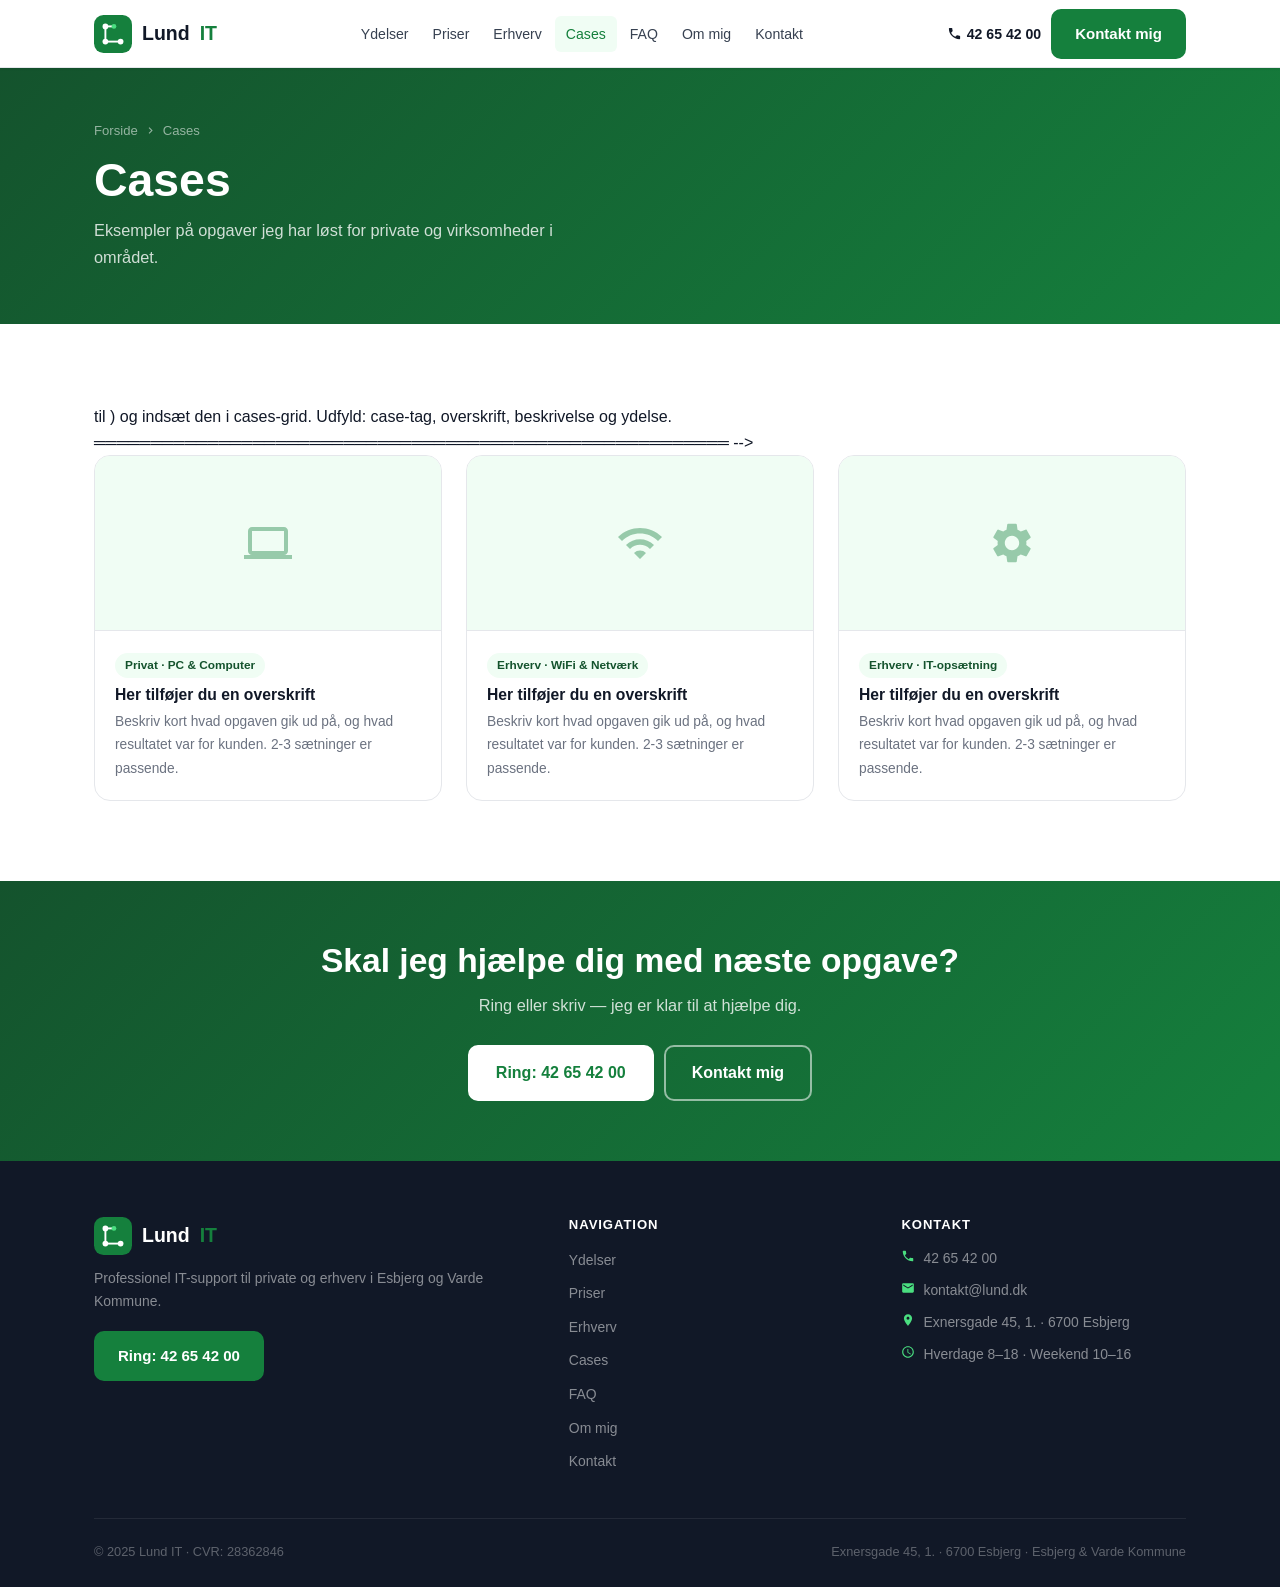
==== cases.html @ 12bef639 "feat: initial Lund IT website — 8 pages + assets Built complete static website for Lund IT (CVR 2836" ====
﻿<!DOCTYPE html>
<html lang="da">
<head>
  <meta charset="UTF-8">
  <meta name="viewport" content="width=device-width, initial-scale=1.0">
  <title>Cases — Lund IT</title>
  <meta name="description" content="Se eksempler på opgaver løst af Lund IT i Esbjerg og Varde Kommune. IT-support til private og erhverv.">
  <link rel="stylesheet" href="css/style.css">
</head>
<body>

<!-- NAV -->
<nav class="nav">
  <div class="nav-inner">
    <a href="index.html" class="nav-logo">
      <svg class="nav-logo-mark" viewBox="0 0 40 40" fill="none" xmlns="http://www.w3.org/2000/svg">
        <rect width="40" height="40" rx="10" fill="#15803d"/>
        <circle cx="12" cy="12" r="3" fill="white"/>
        <circle cx="12" cy="28" r="3" fill="white"/>
        <circle cx="28" cy="28" r="3" fill="white"/>
        <rect x="11" y="12" width="2" height="16" fill="white"/>
        <rect x="13" y="27" width="15" height="2" fill="white"/>
        <rect x="12" y="11" width="9" height="2" fill="white"/>
        <circle cx="21" cy="12" r="2.5" fill="#4ade80"/>
      </svg>
      Lund <span>IT</span>
    </a>
    <div class="nav-links">
      <a href="ydelser.html">Ydelser</a>
      <a href="priser.html">Priser</a>
      <a href="erhverv.html">Erhverv</a>
      <a href="cases.html" class="active">Cases</a>
      <a href="faq.html">FAQ</a>
      <a href="om-mig.html">Om mig</a>
      <a href="kontakt.html">Kontakt</a>
    </div>
    <div class="nav-cta">
      <a href="tel:42654200" class="nav-phone">
        <svg xmlns="http://www.w3.org/2000/svg" viewBox="0 0 24 24" fill="currentColor"><path d="M6.62 10.79c1.44 2.83 3.76 5.14 6.59 6.59l2.2-2.2c.27-.27.67-.36 1.02-.24 1.12.37 2.33.57 3.57.57.55 0 1 .45 1 1V20c0 .55-.45 1-1 1-9.39 0-17-7.61-17-17 0-.55.45-1 1-1h3.5c.55 0 1 .45 1 1 0 1.25.2 2.45.57 3.57.11.35.03.74-.25 1.02l-2.2 2.2z"/></svg>
        42 65 42 00
      </a>
      <a href="kontakt.html" class="btn btn-primary">Kontakt mig</a>
    </div>
    <button class="nav-toggle" id="navToggle" aria-label="Åbn menu">
      <span></span><span></span><span></span>
    </button>
  </div>
  <div class="nav-mobile" id="navMobile">
    <a href="ydelser.html">Ydelser</a>
    <a href="priser.html">Priser</a>
    <a href="erhverv.html">Erhverv</a>
    <a href="cases.html">Cases</a>
    <a href="faq.html">FAQ</a>
    <a href="om-mig.html">Om mig</a>
    <a href="kontakt.html">Kontakt</a>
    <a href="tel:42654200" class="nav-mobile-cta">Ring: 42 65 42 00</a>
  </div>
</nav>

<!-- PAGE HERO -->
<section class="page-hero">
  <div class="container">
    <div class="breadcrumb">
      <a href="index.html">Forside</a>
      <svg xmlns="http://www.w3.org/2000/svg" viewBox="0 0 24 24" fill="currentColor"><path d="M10 6L8.59 7.41 13.17 12l-4.58 4.59L10 18l6-6z"/></svg>
      Cases
    </div>
    <h1>Cases</h1>
    <p>Eksempler på opgaver jeg har løst for private og virksomheder i området.</p>
  </div>
</section>

<!-- CASES GRID -->
<section class="section">
  <div class="container">

    <!-- ═══════════════════════════════════════════════════════════
         SÅDAN TILFØJER DU EN NY CASE:
         Kopiér blokken nedenfor (fra <!-- CASE START --> til
         <!-- CASE END -->) og indsæt den i cases-grid.
         Udfyld: case-tag, overskrift, beskrivelse og ydelse.
         ════════════════════════════════════════════════════════ -->

    <div class="cases-grid">

      <!-- CASE START -->
      <div class="case-card">
        <div class="case-img">
          <svg xmlns="http://www.w3.org/2000/svg" viewBox="0 0 24 24" fill="currentColor"><path d="M20 18c1.1 0 2-.9 2-2V6c0-1.1-.9-2-2-2H4c-1.1 0-2 .9-2 2v10c0 1.1.9 2 2 2H0v2h24v-2h-4zM4 6h16v10H4V6z"/></svg>
          <!-- Erstat med: <img src="billeder/case-1.jpg" alt="Beskrivelse"> -->
        </div>
        <div class="case-body">
          <span class="case-tag">Privat · PC &amp; Computer</span>
          <h3>Her tilføjer du en overskrift</h3>
          <p>Beskriv kort hvad opgaven gik ud på, og hvad resultatet var for kunden. 2-3 sætninger er passende.</p>
        </div>
      </div>
      <!-- CASE END -->

      <!-- CASE START -->
      <div class="case-card">
        <div class="case-img">
          <svg xmlns="http://www.w3.org/2000/svg" viewBox="0 0 24 24" fill="currentColor"><path d="M1 9l2 2c4.97-4.97 13.03-4.97 18 0l2-2C16.93 2.93 7.08 2.93 1 9zm8 8l3 3 3-3c-1.65-1.66-4.34-1.66-6 0zm-4-4l2 2c2.76-2.76 7.24-2.76 10 0l2-2C15.14 9.14 8.87 9.14 5 13z"/></svg>
          <!-- Erstat med: <img src="billeder/case-2.jpg" alt="Beskrivelse"> -->
        </div>
        <div class="case-body">
          <span class="case-tag">Erhverv · WiFi &amp; Netværk</span>
          <h3>Her tilføjer du en overskrift</h3>
          <p>Beskriv kort hvad opgaven gik ud på, og hvad resultatet var for kunden. 2-3 sætninger er passende.</p>
        </div>
      </div>
      <!-- CASE END -->

      <!-- CASE START -->
      <div class="case-card">
        <div class="case-img">
          <svg xmlns="http://www.w3.org/2000/svg" viewBox="0 0 24 24" fill="currentColor"><path d="M19.14 12.94c.04-.3.06-.61.06-.94 0-.32-.02-.64-.07-.94l2.03-1.58c.18-.14.23-.41.12-.61l-1.92-3.32c-.12-.22-.37-.29-.59-.22l-2.39.96c-.5-.38-1.03-.7-1.62-.94l-.36-2.54c-.04-.24-.24-.41-.48-.41h-3.84c-.24 0-.43.17-.47.41l-.36 2.54c-.59.24-1.13.57-1.62.94l-2.39-.96c-.22-.08-.47 0-.59.22L2.74 8.87c-.12.21-.08.47.12.61l2.03 1.58c-.05.3-.09.63-.09.94s.02.64.07.94l-2.03 1.58c-.18.14-.23.41-.12.61l1.92 3.32c.12.22.37.29.59.22l2.39-.96c.5.38 1.03.7 1.62.94l.36 2.54c.05.24.24.41.48.41h3.84c.24 0 .44-.17.47-.41l.36-2.54c.59-.24 1.13-.56 1.62-.94l2.39.96c.22.08.47 0 .59-.22l1.92-3.32c.12-.22.07-.47-.12-.61l-2.01-1.58zM12 15.6c-1.98 0-3.6-1.62-3.6-3.6s1.62-3.6 3.6-3.6 3.6 1.62 3.6 3.6-1.62 3.6-3.6 3.6z"/></svg>
          <!-- Erstat med: <img src="billeder/case-3.jpg" alt="Beskrivelse"> -->
        </div>
        <div class="case-body">
          <span class="case-tag">Erhverv · IT-opsætning</span>
          <h3>Her tilføjer du en overskrift</h3>
          <p>Beskriv kort hvad opgaven gik ud på, og hvad resultatet var for kunden. 2-3 sætninger er passende.</p>
        </div>
      </div>
      <!-- CASE END -->

    </div><!-- /.cases-grid -->

    <!-- ════════════════════════════════════════════════════
         TILGÆNGELIGE case-tag EKSEMPLER (brug ét pr. case):
         Privat · PC & Computer
         Privat · WiFi & Netværk
         Privat · Printer
         Privat · Mobil & Tablet
         Privat · TV & Streaming
         Erhverv · WiFi & Netværk
         Erhverv · IT-opsætning
         Erhverv · Fjernsupport
         Erhverv · Supportaftale
         ════════════════════════════════════════════════════ -->

  </div>
</section>

<!-- CTA -->
<section class="cta-banner">
  <div class="container">
    <h2>Skal jeg hjælpe dig med næste opgave?</h2>
    <p>Ring eller skriv — jeg er klar til at hjælpe dig.</p>
    <div class="cta-actions">
      <a href="tel:42654200" class="btn btn-white btn-lg">Ring: 42 65 42 00</a>
      <a href="kontakt.html" class="btn btn-outline-white btn-lg">Kontakt mig</a>
    </div>
  </div>
</section>

<!-- FOOTER -->
<footer class="footer">
  <div class="container">
    <div class="footer-grid">
      <div class="footer-brand">
        <a href="index.html" class="nav-logo">
          <svg class="nav-logo-mark" viewBox="0 0 40 40" fill="none" xmlns="http://www.w3.org/2000/svg">
            <rect width="40" height="40" rx="10" fill="#15803d"/>
            <circle cx="12" cy="12" r="3" fill="white"/>
            <circle cx="12" cy="28" r="3" fill="white"/>
            <circle cx="28" cy="28" r="3" fill="white"/>
            <rect x="11" y="12" width="2" height="16" fill="white"/>
            <rect x="13" y="27" width="15" height="2" fill="white"/>
            <rect x="12" y="11" width="9" height="2" fill="white"/>
            <circle cx="21" cy="12" r="2.5" fill="#4ade80"/>
          </svg>
          Lund <span>IT</span>
        </a>
        <p>Professionel IT-support til private og erhverv i Esbjerg og Varde Kommune.</p>
        <a href="tel:42654200" class="btn btn-primary">Ring: 42 65 42 00</a>
      </div>
      <div class="footer-col">
        <h4>Navigation</h4>
        <ul class="footer-links">
          <li><a href="ydelser.html">Ydelser</a></li>
          <li><a href="priser.html">Priser</a></li>
          <li><a href="erhverv.html">Erhverv</a></li>
          <li><a href="cases.html">Cases</a></li>
          <li><a href="faq.html">FAQ</a></li>
          <li><a href="om-mig.html">Om mig</a></li>
          <li><a href="kontakt.html">Kontakt</a></li>
        </ul>
      </div>
      <div class="footer-col">
        <h4>Kontakt</h4>
        <ul class="footer-contact-list">
          <li><svg xmlns="http://www.w3.org/2000/svg" viewBox="0 0 24 24" fill="currentColor"><path d="M6.62 10.79c1.44 2.83 3.76 5.14 6.59 6.59l2.2-2.2c.27-.27.67-.36 1.02-.24 1.12.37 2.33.57 3.57.57.55 0 1 .45 1 1V20c0 .55-.45 1-1 1-9.39 0-17-7.61-17-17 0-.55.45-1 1-1h3.5c.55 0 1 .45 1 1 0 1.25.2 2.45.57 3.57.11.35.03.74-.25 1.02l-2.2 2.2z"/></svg><a href="tel:42654200">42 65 42 00</a></li>
          <li><svg xmlns="http://www.w3.org/2000/svg" viewBox="0 0 24 24" fill="currentColor"><path d="M20 4H4c-1.1 0-2 .9-2 2v12c0 1.1.9 2 2 2h16c1.1 0 2-.9 2-2V6c0-1.1-.9-2-2-2zm0 4l-8 5-8-5V6l8 5 8-5v2z"/></svg><a href="mailto:kontakt@lund.dk">kontakt@lund.dk</a></li>
          <li><svg xmlns="http://www.w3.org/2000/svg" viewBox="0 0 24 24" fill="currentColor"><path d="M12 2C8.13 2 5 5.13 5 9c0 5.25 7 13 7 13s7-7.75 7-13c0-3.87-3.13-7-7-7zm0 9.5c-1.38 0-2.5-1.12-2.5-2.5s1.12-2.5 2.5-2.5 2.5 1.12 2.5 2.5-1.12 2.5-2.5 2.5z"/></svg>Exnersgade 45, 1. · 6700 Esbjerg</li>
          <li><svg xmlns="http://www.w3.org/2000/svg" viewBox="0 0 24 24" fill="currentColor"><path d="M11.99 2C6.47 2 2 6.48 2 12s4.47 10 9.99 10C17.52 22 22 17.52 22 12S17.52 2 11.99 2zM12 20c-4.42 0-8-3.58-8-8s3.58-8 8-8 8 3.58 8 8-3.58 8-8 8zm.5-13H11v6l5.25 3.15.75-1.23-4.5-2.67V7z"/></svg>Hverdage 8–18 · Weekend 10–16</li>
        </ul>
      </div>
    </div>
    <div class="footer-bottom">
      <p>© 2025 Lund IT · CVR: 28362846</p>
      <p>Exnersgade 45, 1. · 6700 Esbjerg · Esbjerg &amp; Varde Kommune</p>
    </div>
  </div>
</footer>

<script src="js/main.js"></script>
</body>
</html>
---- css/style.css ----
/* ============================================================
   Lund IT — Stylesheet
   ============================================================ */

/* ── Custom Properties ──────────────────────────────────────── */
:root {
  --primary:       #15803d;
  --primary-dark:  #14532d;
  --primary-light: #16a34a;
  --primary-bg:    #f0fdf4;
  --green-400:     #4ade80;
  --green-100:     #dcfce7;

  --text-primary:   #111827;
  --text-secondary: #374151;
  --text-muted:     #6b7280;

  --bg-white: #ffffff;
  --bg-light: #f9fafb;
  --border:   #e5e7eb;

  --shadow-sm: 0 1px 3px rgba(0,0,0,.06), 0 1px 2px rgba(0,0,0,.04);
  --shadow-md: 0 4px 12px rgba(0,0,0,.08);
  --shadow-lg: 0 10px 24px rgba(0,0,0,.10);
  --shadow-xl: 0 20px 40px rgba(0,0,0,.12);

  --radius-sm: 6px;
  --radius:    10px;
  --radius-lg: 16px;
  --radius-xl: 24px;

  --nav-height: 68px;
  --max-width:  1140px;
  --section-py: 80px;
}

/* ── Reset ──────────────────────────────────────────────────── */
*, *::before, *::after { box-sizing: border-box; margin: 0; padding: 0; }
html { scroll-behavior: smooth; }
body {
  font-family: -apple-system, BlinkMacSystemFont, 'Segoe UI', Roboto,
               'Helvetica Neue', Arial, sans-serif;
  color: var(--text-primary);
  background: var(--bg-white);
  line-height: 1.6;
  -webkit-font-smoothing: antialiased;
}
img { max-width: 100%; height: auto; display: block; }
a   { color: inherit; text-decoration: none; }
ul  { list-style: none; }

/* ── Layout ─────────────────────────────────────────────────── */
.container {
  max-width: var(--max-width);
  margin: 0 auto;
  padding: 0 24px;
}
.section     { padding: var(--section-py) 0; }
.section-alt { background: var(--bg-light); }

.grid-2 { display: grid; grid-template-columns: repeat(2,1fr); gap: 24px; }
.grid-3 { display: grid; grid-template-columns: repeat(3,1fr); gap: 24px; }

/* ── Typography ─────────────────────────────────────────────── */
h1, h2, h3, h4 { font-weight: 700; line-height: 1.2; color: var(--text-primary); }
h1 { font-size: clamp(1.9rem, 4.5vw, 2.9rem); }
h2 { font-size: clamp(1.5rem, 3vw, 2.1rem); }
h3 { font-size: clamp(1.05rem,2vw,1.3rem); }
p  { color: var(--text-secondary); line-height: 1.7; }

.section-label {
  display: block;
  text-transform: uppercase;
  letter-spacing: .1em;
  font-size: .78rem;
  font-weight: 600;
  color: var(--primary);
  margin-bottom: 8px;
}
.section-title    { margin-bottom: 12px; }
.section-subtitle { font-size: 1.02rem; color: var(--text-muted); max-width: 540px; }
.text-center      { text-align: center; }
.text-center .section-subtitle { margin: 0 auto; }

/* ── Buttons ────────────────────────────────────────────────── */
.btn {
  display: inline-flex;
  align-items: center;
  gap: 8px;
  padding: 11px 22px;
  border-radius: var(--radius);
  font-size: .94rem;
  font-weight: 600;
  cursor: pointer;
  transition: all .2s ease;
  border: 2px solid transparent;
  text-decoration: none;
  white-space: nowrap;
}
.btn-lg { padding: 13px 26px; font-size: 1rem; }

.btn-primary { background: var(--primary); color: #fff; border-color: var(--primary); }
.btn-primary:hover { background: var(--primary-dark); border-color: var(--primary-dark); transform: translateY(-1px); box-shadow: var(--shadow-md); }

.btn-outline { background: transparent; color: var(--primary); border-color: var(--primary); }
.btn-outline:hover { background: var(--primary); color: #fff; transform: translateY(-1px); }

.btn-white { background: #fff; color: var(--primary); border-color: #fff; }
.btn-white:hover { background: var(--green-100); transform: translateY(-1px); }

.btn-outline-white { background: transparent; color: #fff; border-color: rgba(255,255,255,.55); }
.btn-outline-white:hover { background: rgba(255,255,255,.15); border-color: #fff; }

/* ── Navigation ─────────────────────────────────────────────── */
.nav {
  position: sticky;
  top: 0;
  z-index: 100;
  background: #fff;
  border-bottom: 1px solid var(--border);
  box-shadow: var(--shadow-sm);
  height: var(--nav-height);
}
.nav-inner {
  display: flex;
  align-items: center;
  justify-content: space-between;
  height: var(--nav-height);
  max-width: var(--max-width);
  margin: 0 auto;
  padding: 0 24px;
}
.nav-logo {
  display: flex;
  align-items: center;
  gap: 10px;
  font-size: 1.22rem;
  font-weight: 800;
  color: var(--text-primary);
  flex-shrink: 0;
}
.nav-logo span { color: var(--primary); }
.nav-logo-mark { width: 38px; height: 38px; flex-shrink: 0; }

.nav-links { display: flex; align-items: center; gap: 2px; }
.nav-links a {
  padding: 7px 11px;
  border-radius: var(--radius-sm);
  font-size: .88rem;
  font-weight: 500;
  color: var(--text-secondary);
  transition: all .15s;
}
.nav-links a:hover, .nav-links a.active {
  color: var(--primary);
  background: var(--primary-bg);
}

.nav-cta { display: flex; align-items: center; gap: 10px; }
.nav-phone {
  display: flex;
  align-items: center;
  gap: 5px;
  font-size: .88rem;
  font-weight: 600;
  color: var(--text-primary);
  transition: color .15s;
}
.nav-phone:hover { color: var(--primary); }
.nav-phone svg  { width: 15px; height: 15px; }

/* Hamburger */
.nav-toggle {
  display: none;
  flex-direction: column;
  gap: 5px;
  cursor: pointer;
  background: none;
  border: none;
  padding: 4px;
}
.nav-toggle span {
  display: block;
  width: 24px;
  height: 2px;
  background: var(--text-primary);
  border-radius: 2px;
  transition: all .28s ease;
}
.nav-toggle.active span:nth-child(1) { transform: rotate(45deg) translate(5px,5px); }
.nav-toggle.active span:nth-child(2) { opacity: 0; transform: scaleX(0); }
.nav-toggle.active span:nth-child(3) { transform: rotate(-45deg) translate(5px,-5px); }

/* Mobile menu */
.nav-mobile {
  display: none;
  position: fixed;
  top: var(--nav-height);
  left: 0; right: 0; bottom: 0;
  background: #fff;
  z-index: 99;
  padding: 20px;
  overflow-y: auto;
  flex-direction: column;
  gap: 8px;
  border-top: 1px solid var(--border);
}
.nav-mobile.open { display: flex; }
.nav-mobile a {
  padding: 14px 16px;
  border-radius: var(--radius);
  font-size: .97rem;
  font-weight: 500;
  color: var(--text-secondary);
  border: 1px solid var(--border);
}
.nav-mobile a:hover { background: var(--primary-bg); color: var(--primary); border-color: var(--green-100); }
.nav-mobile .nav-mobile-cta {
  background: var(--primary);
  color: #fff;
  border-color: var(--primary);
  text-align: center;
  font-weight: 700;
  margin-top: 8px;
}

/* ── Hero ───────────────────────────────────────────────────── */
.hero {
  background: linear-gradient(135deg, var(--primary-dark) 0%, var(--primary) 60%, #22c55e 100%);
  color: #fff;
  padding: 72px 0 60px;
  overflow: hidden;
  position: relative;
}
.hero::before {
  content: '';
  position: absolute;
  top: -40%; right: -8%;
  width: 550px; height: 550px;
  background: rgba(255,255,255,.04);
  border-radius: 50%;
  pointer-events: none;
}
.hero-inner {
  display: grid;
  grid-template-columns: 1fr 1fr;
  gap: 56px;
  align-items: center;
  position: relative;
  z-index: 1;
}
.hero-badge {
  display: inline-flex;
  align-items: center;
  gap: 6px;
  background: rgba(255,255,255,.15);
  border: 1px solid rgba(255,255,255,.2);
  color: #fff;
  padding: 5px 13px;
  border-radius: 100px;
  font-size: .8rem;
  font-weight: 500;
  margin-bottom: 18px;
}
.hero h1    { color: #fff; margin-bottom: 14px; }
.hero h1 em { font-style: normal; color: var(--green-400); }
.hero-subtitle { font-size: 1.05rem; color: rgba(255,255,255,.85); margin-bottom: 30px; max-width: 480px; }
.hero-actions  { display: flex; gap: 10px; flex-wrap: wrap; }

.hero-photo-placeholder {
  width: 320px; height: 400px;
  background: rgba(255,255,255,.1);
  border: 2px dashed rgba(255,255,255,.3);
  border-radius: var(--radius-xl);
  display: flex;
  flex-direction: column;
  align-items: center;
  justify-content: center;
  gap: 12px;
  color: rgba(255,255,255,.6);
  font-size: .88rem;
  margin: 0 auto;
}
.hero-photo-placeholder svg { width: 56px; height: 56px; opacity: .5; }

.hero-stats {
  display: flex;
  gap: 28px;
  margin-top: 36px;
  padding-top: 28px;
  border-top: 1px solid rgba(255,255,255,.15);
}
.hero-stat strong { display: block; font-size: 1.7rem; font-weight: 800; color: #fff; line-height: 1; }
.hero-stat span   { font-size: .82rem; color: rgba(255,255,255,.7); }

/* ── Cards ──────────────────────────────────────────────────── */
.card {
  background: #fff;
  border: 1px solid var(--border);
  border-radius: var(--radius-lg);
  padding: 26px;
  transition: all .2s ease;
}
.card:hover { box-shadow: var(--shadow-lg); transform: translateY(-2px); border-color: var(--green-100); }

.card-icon {
  width: 50px; height: 50px;
  background: var(--primary-bg);
  border-radius: var(--radius);
  display: flex; align-items: center; justify-content: center;
  margin-bottom: 14px;
  color: var(--primary);
}
.card-icon svg { width: 24px; height: 24px; }
.card h3      { margin-bottom: 7px; font-size: 1.05rem; }
.card p       { font-size: .9rem; color: var(--text-muted); line-height: 1.6; }
.card-link    { display: inline-flex; align-items: center; gap: 4px; margin-top: 10px; font-size: .85rem; font-weight: 600; color: var(--primary); transition: gap .15s; }
.card-link:hover { gap: 8px; }

/* ── Service cards (ydelser page) ───────────────────────────── */
.service-card {
  background: #fff;
  border: 1px solid var(--border);
  border-radius: var(--radius-lg);
  padding: 32px;
  margin-bottom: 20px;
  display: grid;
  grid-template-columns: 72px 1fr;
  gap: 24px;
  align-items: start;
  transition: all .2s;
}
.service-card:hover { box-shadow: var(--shadow-lg); border-color: var(--green-100); }
.service-card-icon {
  width: 60px; height: 60px;
  background: var(--primary-bg);
  border-radius: var(--radius);
  display: flex; align-items: center; justify-content: center;
  color: var(--primary); flex-shrink: 0;
}
.service-card-icon svg { width: 28px; height: 28px; }
.service-card-body h3  { margin-bottom: 8px; font-size: 1.25rem; }
.service-card-body p   { margin-bottom: 14px; }
.service-tags { display: flex; flex-wrap: wrap; gap: 7px; }
.service-tag  {
  background: var(--primary-bg);
  color: var(--primary-dark);
  padding: 3px 11px;
  border-radius: 100px;
  font-size: .78rem;
  font-weight: 500;
  border: 1px solid var(--green-100);
}

/* ── Pricing ────────────────────────────────────────────────── */
.pricing-grid { display: grid; grid-template-columns: repeat(3,1fr); gap: 24px; }
.pricing-card {
  background: #fff;
  border: 2px solid var(--border);
  border-radius: var(--radius-lg);
  padding: 32px 28px;
  text-align: center;
  transition: all .2s;
  position: relative;
}
.pricing-card.featured { border-color: var(--primary); transform: scale(1.03); box-shadow: var(--shadow-xl); }
.pricing-badge {
  position: absolute; top: -14px; left: 50%; transform: translateX(-50%);
  background: var(--primary); color: #fff;
  padding: 4px 16px; border-radius: 100px;
  font-size: .75rem; font-weight: 700; white-space: nowrap;
}
.pricing-icon {
  width: 58px; height: 58px;
  background: var(--primary-bg);
  border-radius: 50%;
  display: flex; align-items: center; justify-content: center;
  margin: 0 auto 14px; color: var(--primary);
}
.pricing-icon svg  { width: 26px; height: 26px; }
.pricing-card h3   { margin-bottom: 4px; font-size: 1.15rem; }
.pricing-desc      { font-size: .86rem; color: var(--text-muted); margin-bottom: 18px; }
.pricing-price     { margin-bottom: 22px; }
.pricing-price .amount { font-size: 2.4rem; font-weight: 800; color: var(--text-primary); line-height: 1; }
.pricing-price .currency { font-size: 1.1rem; font-weight: 600; vertical-align: top; padding-top: 5px; display: inline-block; color: var(--text-secondary); }
.pricing-price .unit     { font-size: .84rem; color: var(--text-muted); display: block; margin-top: 4px; }
.pricing-features { text-align: left; display: flex; flex-direction: column; gap: 9px; }
.pricing-features li { display: flex; align-items: flex-start; gap: 8px; font-size: .88rem; color: var(--text-secondary); }
.pricing-features .chk {
  width: 18px; height: 18px;
  background: var(--primary-bg); border-radius: 50%; flex-shrink: 0;
  display: flex; align-items: center; justify-content: center; margin-top: 1px;
  color: var(--primary);
}
.pricing-features .chk svg { width: 10px; height: 10px; }

/* ── FAQ ────────────────────────────────────────────────────── */
.faq-list { display: flex; flex-direction: column; gap: 10px; }
.faq-item { border: 1px solid var(--border); border-radius: var(--radius); overflow: hidden; }
.faq-question {
  width: 100%; display: flex; align-items: center; justify-content: space-between;
  padding: 18px 22px;
  background: #fff; border: none; cursor: pointer; text-align: left;
  font-size: .97rem; font-weight: 600; color: var(--text-primary);
  transition: background .15s;
}
.faq-question:hover { background: var(--bg-light); }
.faq-item.open .faq-question { background: var(--primary-bg); }
.faq-icon {
  width: 26px; height: 26px; border-radius: 50%;
  background: var(--primary-bg); color: var(--primary); flex-shrink: 0;
  display: flex; align-items: center; justify-content: center;
  transition: transform .22s, background .2s;
}
.faq-icon svg { width: 14px; height: 14px; }
.faq-item.open .faq-icon { transform: rotate(45deg); background: var(--primary); color: #fff; }
.faq-answer { display: none; padding: 0 22px 18px; background: var(--primary-bg); border-top: 1px solid var(--green-100); }
.faq-item.open .faq-answer { display: block; }
.faq-answer p { font-size: .93rem; line-height: 1.7; color: var(--text-secondary); padding-top: 14px; }

/* ── Cases ──────────────────────────────────────────────────── */
.cases-grid { display: grid; grid-template-columns: repeat(3,1fr); gap: 24px; }
.case-card {
  background: #fff;
  border: 1px solid var(--border);
  border-radius: var(--radius-lg);
  overflow: hidden;
  transition: all .2s;
}
.case-card:hover { box-shadow: var(--shadow-lg); transform: translateY(-2px); }
.case-img {
  height: 175px;
  background: var(--primary-bg);
  display: flex; align-items: center; justify-content: center;
  color: var(--primary);
  border-bottom: 1px solid var(--border);
}
.case-img svg { width: 48px; height: 48px; opacity: .4; }
.case-body { padding: 20px; }
.case-tag {
  display: inline-block;
  background: var(--primary-bg); color: var(--primary-dark);
  padding: 3px 10px; border-radius: 100px;
  font-size: .74rem; font-weight: 600; margin-bottom: 8px;
}
.case-body h3 { font-size: .98rem; margin-bottom: 5px; }
.case-body p  { font-size: .86rem; color: var(--text-muted); }

/* ── Contact ────────────────────────────────────────────────── */
.contact-grid { display: grid; grid-template-columns: 1fr 1.3fr; gap: 48px; align-items: start; }
.contact-items { display: flex; flex-direction: column; gap: 14px; }
.contact-item {
  display: flex; gap: 14px; align-items: flex-start;
  padding: 18px; background: #fff;
  border: 1px solid var(--border); border-radius: var(--radius);
  transition: all .15s;
}
.contact-item:hover { border-color: var(--green-100); box-shadow: var(--shadow-sm); }
.contact-item-icon {
  width: 42px; height: 42px;
  background: var(--primary-bg); border-radius: var(--radius-sm);
  display: flex; align-items: center; justify-content: center; flex-shrink: 0;
  color: var(--primary);
}
.contact-item-icon svg    { width: 19px; height: 19px; }
.contact-item-text strong { display: block; font-size: .82rem; color: var(--text-muted); margin-bottom: 2px; font-weight: 500; }
.contact-item-text a,
.contact-item-text p      { font-size: .95rem; font-weight: 600; color: var(--text-primary); margin: 0; }
.contact-item-text a:hover { color: var(--primary); }

.contact-form {
  background: #fff;
  border: 1px solid var(--border);
  border-radius: var(--radius-lg);
  padding: 30px;
}
.contact-form h3 { margin-bottom: 20px; }
.form-group { margin-bottom: 16px; }
.form-group label { display: block; font-size: .86rem; font-weight: 600; color: var(--text-secondary); margin-bottom: 5px; }
.form-group input,
.form-group textarea,
.form-group select {
  width: 100%; padding: 10px 13px;
  border: 1.5px solid var(--border); border-radius: var(--radius-sm);
  font-size: .93rem; font-family: inherit;
  color: var(--text-primary); background: #fff;
  transition: border-color .15s; outline: none;
}
.form-group input:focus,
.form-group textarea:focus { border-color: var(--primary); box-shadow: 0 0 0 3px rgba(21,128,61,.08); }
.form-group textarea { resize: vertical; min-height: 110px; }
.form-note { font-size: .8rem; color: var(--text-muted); margin-top: 10px; }

/* ── USPs ───────────────────────────────────────────────────── */
.usp-list { display: flex; flex-direction: column; gap: 14px; }
.usp-item { display: flex; gap: 13px; align-items: flex-start; }
.usp-icon {
  width: 42px; height: 42px;
  background: var(--primary-bg); border-radius: var(--radius-sm);
  display: flex; align-items: center; justify-content: center; flex-shrink: 0;
  color: var(--primary);
}
.usp-icon svg   { width: 19px; height: 19px; }
.usp-text strong { display: block; font-weight: 700; font-size: .96rem; margin-bottom: 1px; }
.usp-text p      { font-size: .87rem; margin: 0; color: var(--text-muted); }

/* ── Price highlight box ────────────────────────────────────── */
.price-highlight {
  background: var(--primary-bg);
  border: 1px solid var(--green-100);
  border-radius: var(--radius-lg);
  padding: 28px;
}
.price-highlight h3 { margin-bottom: 18px; color: var(--primary-dark); }
.price-row {
  display: flex; justify-content: space-between; align-items: baseline;
  padding: 11px 0; border-bottom: 1px solid var(--green-100);
}
.price-row:last-child { border-bottom: none; }
.price-row-label { font-size: .9rem; color: var(--text-secondary); }
.price-row-value { font-size: 1.05rem; font-weight: 700; color: var(--primary-dark); }

/* ── Erhverv features ───────────────────────────────────────── */
.erhverv-features { display: grid; grid-template-columns: repeat(2,1fr); gap: 18px; }
.erhverv-feature {
  background: #fff; border: 1px solid var(--border); border-radius: var(--radius);
  padding: 22px; display: flex; gap: 14px; align-items: flex-start; transition: all .2s;
}
.erhverv-feature:hover { border-color: var(--green-100); box-shadow: var(--shadow-md); }
.erhverv-feature-icon {
  width: 46px; height: 46px;
  background: var(--primary-bg); border-radius: var(--radius-sm);
  display: flex; align-items: center; justify-content: center; flex-shrink: 0;
  color: var(--primary);
}
.erhverv-feature-icon svg { width: 21px; height: 21px; }
.erhverv-feature h4 { margin-bottom: 4px; font-size: .97rem; }
.erhverv-feature p  { font-size: .86rem; color: var(--text-muted); margin: 0; }

/* ── Area strip ─────────────────────────────────────────────── */
.area-section {
  background: var(--primary-bg);
  padding: 32px 0;
  border-top: 1px solid var(--green-100);
  border-bottom: 1px solid var(--green-100);
}
.area-inner { display: flex; align-items: center; gap: 18px; flex-wrap: wrap; }
.area-label { font-size: .82rem; font-weight: 700; text-transform: uppercase; letter-spacing: .08em; color: var(--text-muted); white-space: nowrap; }
.area-tags  { display: flex; flex-wrap: wrap; gap: 7px; }
.area-tag   {
  background: #fff; border: 1px solid var(--green-100);
  color: var(--primary-dark); padding: 5px 13px; border-radius: 100px;
  font-size: .83rem; font-weight: 500;
  display: flex; align-items: center; gap: 4px;
}
.area-tag svg { width: 12px; height: 12px; }

/* ── CTA banner ─────────────────────────────────────────────── */
.cta-banner {
  background: linear-gradient(135deg, var(--primary-dark), var(--primary));
  padding: 60px 0;
  text-align: center;
}
.cta-banner h2 { color: #fff; margin-bottom: 10px; }
.cta-banner p  { color: rgba(255,255,255,.8); margin-bottom: 26px; font-size: 1.02rem; }
.cta-actions   { display: flex; justify-content: center; gap: 10px; flex-wrap: wrap; }

/* ── Erhverv teaser box ─────────────────────────────────────── */
.erhverv-teaser {
  background: linear-gradient(135deg, var(--primary-dark), var(--primary));
  border-radius: var(--radius-xl);
  padding: 48px;
  display: grid;
  grid-template-columns: 1fr auto;
  gap: 32px;
  align-items: center;
  color: #fff;
}
.erhverv-teaser h2 { color: #fff; margin-bottom: 10px; }
.erhverv-teaser p  { color: rgba(255,255,255,.8); margin: 0; max-width: 460px; }
.erhverv-teaser-cta { display: flex; flex-direction: column; gap: 10px; flex-shrink: 0; }

/* ── Page hero (subpages) ───────────────────────────────────── */
.page-hero {
  background: linear-gradient(135deg, var(--primary-dark), var(--primary));
  padding: 52px 0;
  color: #fff;
}
.page-hero h1 { color: #fff; margin-bottom: 8px; }
.page-hero p  { color: rgba(255,255,255,.8); font-size: 1.02rem; max-width: 520px; }
.breadcrumb   { display: flex; align-items: center; gap: 6px; font-size: .82rem; color: rgba(255,255,255,.55); margin-bottom: 12px; }
.breadcrumb a { color: rgba(255,255,255,.55); }
.breadcrumb a:hover { color: #fff; }
.breadcrumb svg { width: 13px; height: 13px; }

/* ── About page ─────────────────────────────────────────────── */
.about-grid { display: grid; grid-template-columns: 1fr 1.3fr; gap: 56px; align-items: center; }
.about-photo-placeholder {
  aspect-ratio: 3/4; max-width: 360px;
  background: var(--primary-bg);
  border: 2px dashed var(--green-100);
  border-radius: var(--radius-xl);
  display: flex; flex-direction: column;
  align-items: center; justify-content: center;
  gap: 12px; color: var(--text-muted); font-size: .86rem;
}
.about-photo-placeholder svg { width: 54px; height: 54px; color: var(--green-400); }
.about-info { display: flex; flex-direction: column; gap: 10px; margin-top: 24px; }
.about-info-item { display: flex; gap: 8px; align-items: flex-start; font-size: .9rem; color: var(--text-secondary); }
.about-info-item svg { width: 16px; height: 16px; color: var(--primary); flex-shrink: 0; margin-top: 2px; }

/* ── Notice box ─────────────────────────────────────────────── */
.notice {
  background: #fefce8; border: 1px solid #fde68a; color: #92400e;
  padding: 13px 16px; border-radius: var(--radius-sm); font-size: .86rem;
  display: flex; align-items: flex-start; gap: 8px; margin-bottom: 20px;
}
.notice svg { width: 16px; height: 16px; flex-shrink: 0; margin-top: 1px; }

/* ── Kørsel info ────────────────────────────────────────────── */
.info-box {
  background: var(--primary-bg);
  border: 1px solid var(--green-100);
  border-radius: var(--radius-lg);
  padding: 28px 32px;
}
.info-box h3 { margin-bottom: 12px; color: var(--primary-dark); }
.info-box p  { margin-bottom: 10px; }
.info-box p:last-child { margin-bottom: 0; }

/* ── Footer ─────────────────────────────────────────────────── */
.footer {
  background: #111827;
  color: rgba(255,255,255,.65);
  padding: 56px 0 24px;
}
.footer-grid { display: grid; grid-template-columns: 1.5fr 1fr 1fr; gap: 48px; margin-bottom: 44px; }
.footer-brand .nav-logo { color: #fff; margin-bottom: 12px; }
.footer-brand p { font-size: .87rem; color: rgba(255,255,255,.5); line-height: 1.65; margin-bottom: 18px; }
.footer-col h4 {
  color: #fff; font-size: .82rem; font-weight: 700;
  text-transform: uppercase; letter-spacing: .07em; margin-bottom: 14px;
}
.footer-links { display: flex; flex-direction: column; gap: 8px; }
.footer-links a { font-size: .87rem; color: rgba(255,255,255,.5); transition: color .15s; }
.footer-links a:hover { color: var(--green-400); }
.footer-contact-list { display: flex; flex-direction: column; gap: 10px; }
.footer-contact-list li { display: flex; gap: 8px; align-items: flex-start; font-size: .87rem; color: rgba(255,255,255,.5); }
.footer-contact-list svg { width: 14px; height: 14px; flex-shrink: 0; margin-top: 2px; color: var(--green-400); }
.footer-contact-list a { color: rgba(255,255,255,.5); transition: color .15s; }
.footer-contact-list a:hover { color: var(--green-400); }
.footer-bottom {
  border-top: 1px solid rgba(255,255,255,.08);
  padding-top: 22px;
  display: flex; justify-content: space-between; align-items: center; gap: 10px; flex-wrap: wrap;
}
.footer-bottom p { font-size: .8rem; color: rgba(255,255,255,.32); margin: 0; }

/* ── Form feedback ──────────────────────────────────────────── */
.form-success,
.form-error {
  display: none;
  padding: 14px 16px;
  border-radius: var(--radius);
  font-size: .9rem;
  font-weight: 500;
  margin-top: 14px;
  align-items: flex-start;
  gap: 10px;
}
.form-success { background: var(--primary-bg); border: 1px solid var(--green-100); color: var(--primary-dark); }
.form-error   { background: #fef2f2; border: 1px solid #fecaca; color: #b91c1c; }
.form-success.visible,
.form-error.visible { display: flex; }
.form-success svg, .form-error svg { width:18px; height:18px; flex-shrink:0; margin-top:1px; }

/* ── Area tag highlight ─────────────────────────────────────── */
.area-tag-highlight {
  background: var(--primary);
  color: #fff;
  border-color: var(--primary);
  font-weight: 600;
}

/* ── Responsive ─────────────────────────────────────────────── */
@media (max-width: 900px) {
  .nav-links, .nav-cta { display: none; }
  .nav-toggle { display: flex; }
  .hero-inner { grid-template-columns: 1fr; text-align: center; }
  .hero-subtitle { max-width: 100%; }
  .hero-actions { justify-content: center; }
  .hero-image { order: -1; }
  .hero-photo-placeholder { width: 200px; height: 260px; }
  .hero-stats { justify-content: center; }
  .grid-2, .grid-3 { grid-template-columns: 1fr; }
  .pricing-grid { grid-template-columns: 1fr; }
  .pricing-card.featured { transform: none; }
  .contact-grid { grid-template-columns: 1fr; }
  .about-grid { grid-template-columns: 1fr; }
  .about-photo-placeholder { max-width: 260px; margin: 0 auto; }
  .footer-grid { grid-template-columns: 1fr; gap: 30px; }
  .service-card { grid-template-columns: 1fr; }
  .cases-grid { grid-template-columns: 1fr; }
  .erhverv-features { grid-template-columns: 1fr; }
  .erhverv-teaser { grid-template-columns: 1fr; }
  .footer-bottom { flex-direction: column; text-align: center; }
  .area-inner { flex-direction: column; align-items: flex-start; }
}
@media (max-width: 480px) {
  :root { --section-py: 52px; }
  .container { padding: 0 16px; }
  .btn-lg { padding: 11px 18px; font-size: .93rem; }
  .hero { padding: 48px 0 40px; }
}
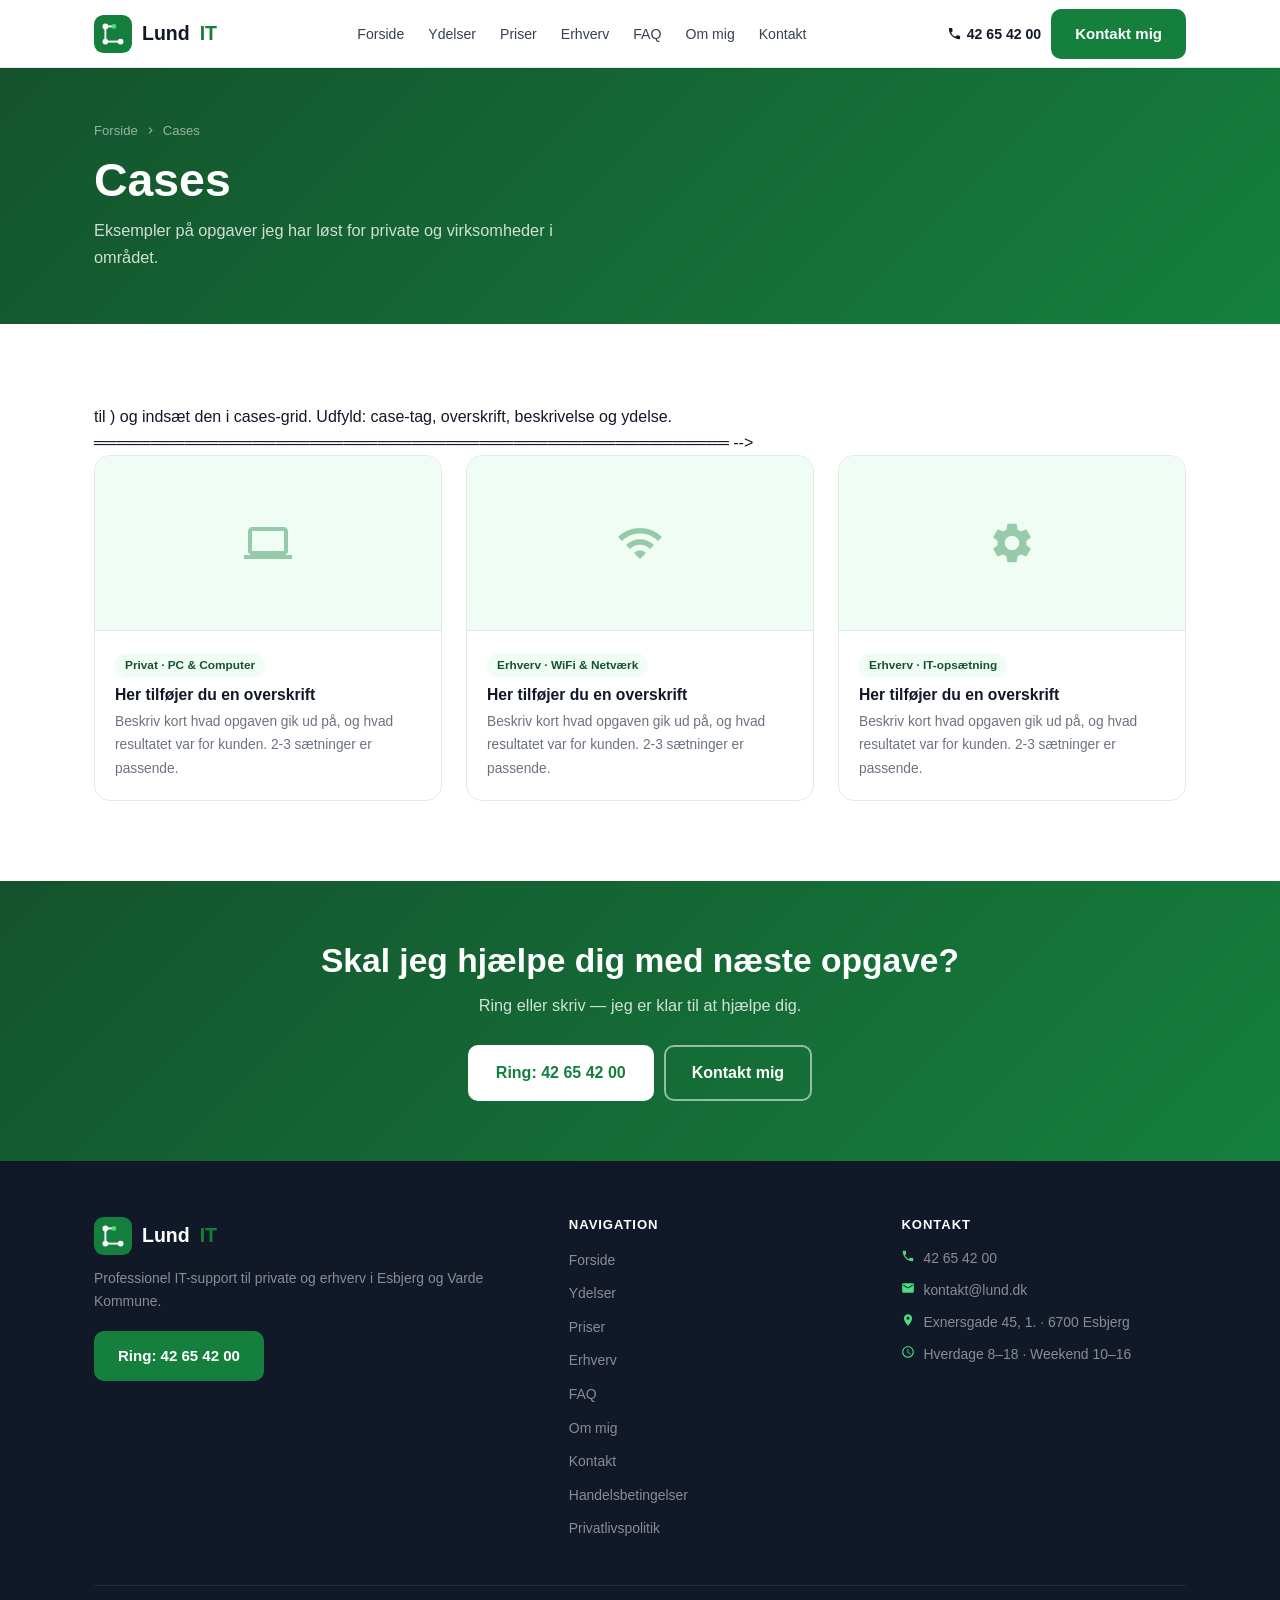
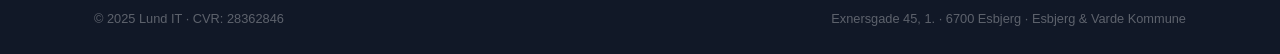
==== commit 2f8fba39: "feat: 7 corrections + 2 nye sider (handelsbetingelser + privatlivspolitik) Nav / menu - Tilføjet "Fo" ====
--- a/cases.html
+++ b/cases.html
@@ -26,10 +26,10 @@
       Lund <span>IT</span>
     </a>
     <div class="nav-links">
+      <a href="index.html">Forside</a>
       <a href="ydelser.html">Ydelser</a>
       <a href="priser.html">Priser</a>
       <a href="erhverv.html">Erhverv</a>
-      <a href="cases.html" class="active">Cases</a>
       <a href="faq.html">FAQ</a>
       <a href="om-mig.html">Om mig</a>
       <a href="kontakt.html">Kontakt</a>
@@ -46,10 +46,10 @@
     </button>
   </div>
   <div class="nav-mobile" id="navMobile">
+    <a href="index.html">Forside</a>
     <a href="ydelser.html">Ydelser</a>
     <a href="priser.html">Priser</a>
     <a href="erhverv.html">Erhverv</a>
-    <a href="cases.html">Cases</a>
     <a href="faq.html">FAQ</a>
     <a href="om-mig.html">Om mig</a>
     <a href="kontakt.html">Kontakt</a>
@@ -179,13 +179,15 @@
       <div class="footer-col">
         <h4>Navigation</h4>
         <ul class="footer-links">
+          <li><a href="index.html">Forside</a></li>
           <li><a href="ydelser.html">Ydelser</a></li>
           <li><a href="priser.html">Priser</a></li>
           <li><a href="erhverv.html">Erhverv</a></li>
-          <li><a href="cases.html">Cases</a></li>
           <li><a href="faq.html">FAQ</a></li>
           <li><a href="om-mig.html">Om mig</a></li>
           <li><a href="kontakt.html">Kontakt</a></li>
+          <li><a href="handelsbetingelser.html">Handelsbetingelser</a></li>
+          <li><a href="privatlivspolitik.html">Privatlivspolitik</a></li>
         </ul>
       </div>
       <div class="footer-col">
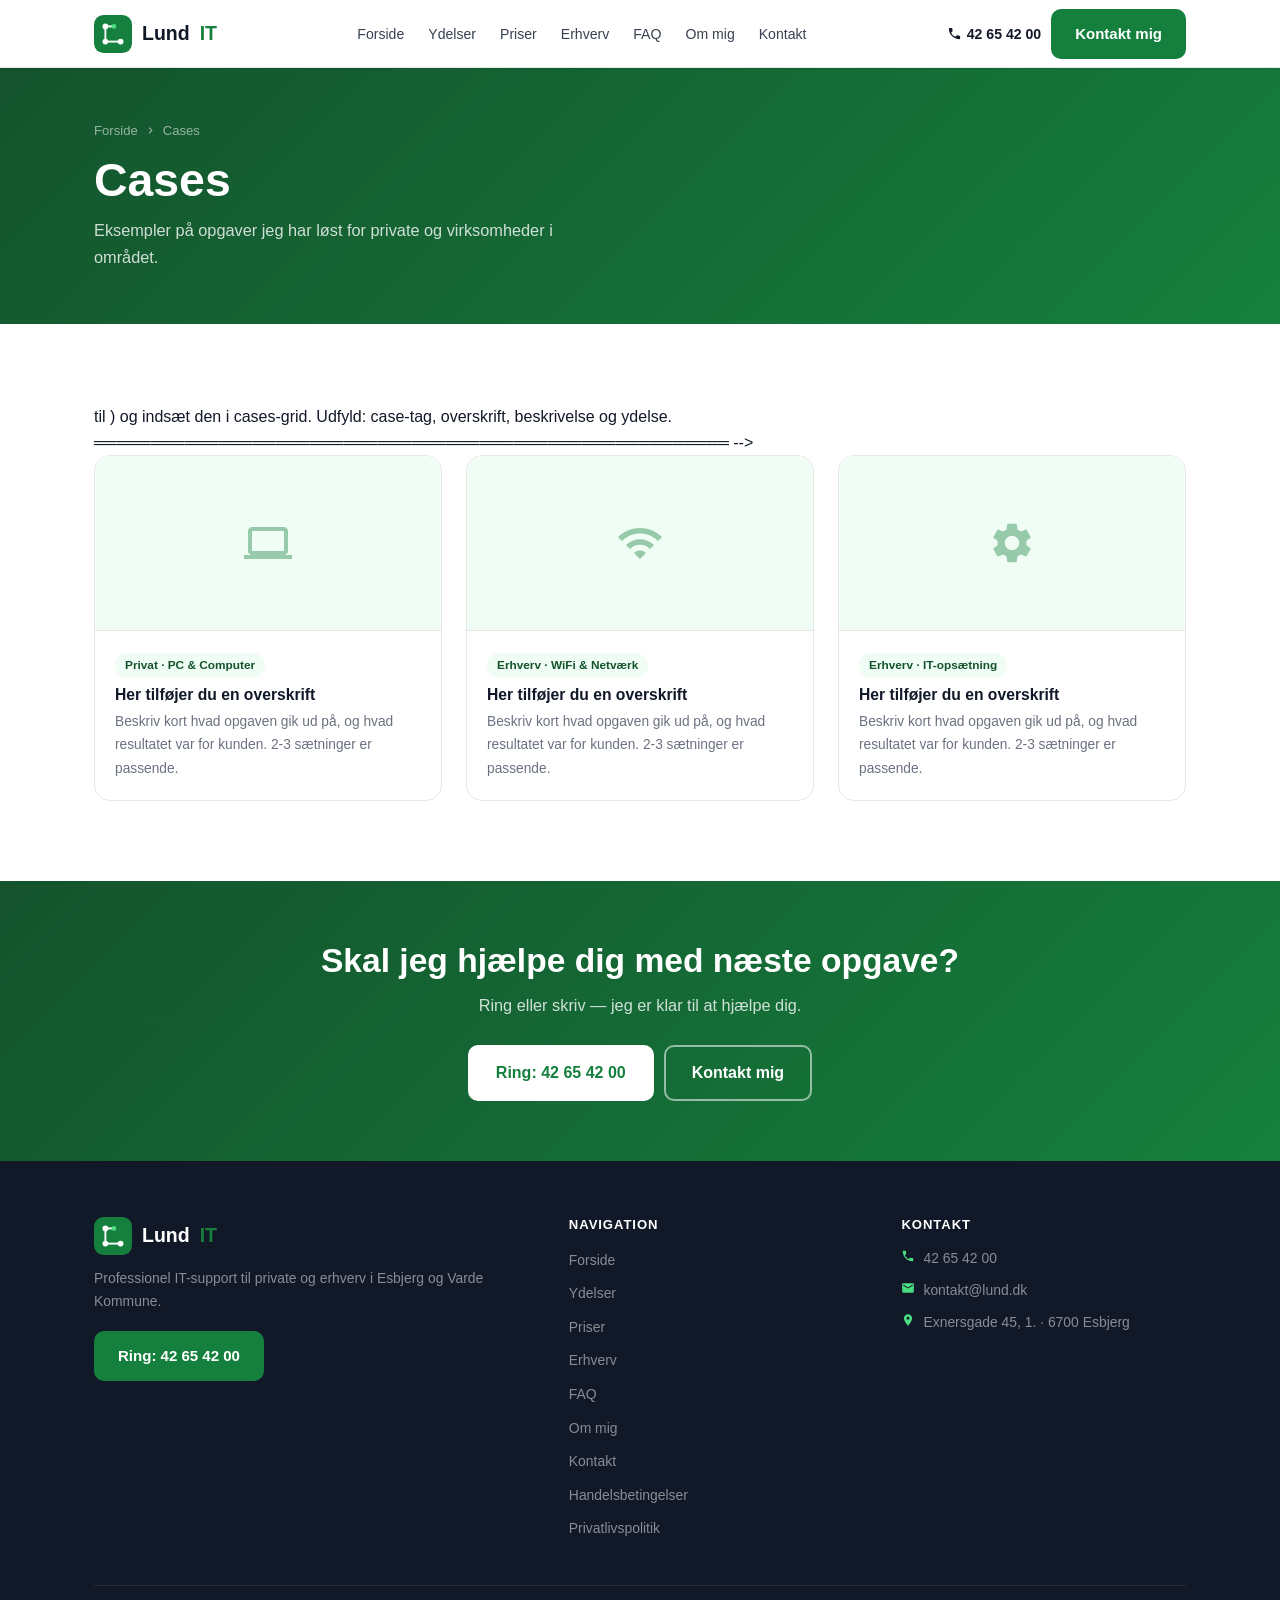
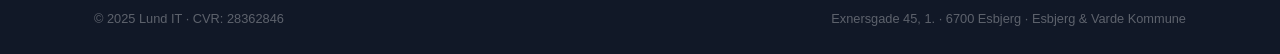
==== commit 4d307793: "fix: fjern alle åbningstider fra hele sitet Åbningstider er ikke relevante og er fjernet fra: - inde" ====
--- a/cases.html
+++ b/cases.html
@@ -196,7 +196,6 @@
           <li><svg xmlns="http://www.w3.org/2000/svg" viewBox="0 0 24 24" fill="currentColor"><path d="M6.62 10.79c1.44 2.83 3.76 5.14 6.59 6.59l2.2-2.2c.27-.27.67-.36 1.02-.24 1.12.37 2.33.57 3.57.57.55 0 1 .45 1 1V20c0 .55-.45 1-1 1-9.39 0-17-7.61-17-17 0-.55.45-1 1-1h3.5c.55 0 1 .45 1 1 0 1.25.2 2.45.57 3.57.11.35.03.74-.25 1.02l-2.2 2.2z"/></svg><a href="tel:42654200">42 65 42 00</a></li>
           <li><svg xmlns="http://www.w3.org/2000/svg" viewBox="0 0 24 24" fill="currentColor"><path d="M20 4H4c-1.1 0-2 .9-2 2v12c0 1.1.9 2 2 2h16c1.1 0 2-.9 2-2V6c0-1.1-.9-2-2-2zm0 4l-8 5-8-5V6l8 5 8-5v2z"/></svg><a href="mailto:kontakt@lund.dk">kontakt@lund.dk</a></li>
           <li><svg xmlns="http://www.w3.org/2000/svg" viewBox="0 0 24 24" fill="currentColor"><path d="M12 2C8.13 2 5 5.13 5 9c0 5.25 7 13 7 13s7-7.75 7-13c0-3.87-3.13-7-7-7zm0 9.5c-1.38 0-2.5-1.12-2.5-2.5s1.12-2.5 2.5-2.5 2.5 1.12 2.5 2.5-1.12 2.5-2.5 2.5z"/></svg>Exnersgade 45, 1. · 6700 Esbjerg</li>
-          <li><svg xmlns="http://www.w3.org/2000/svg" viewBox="0 0 24 24" fill="currentColor"><path d="M11.99 2C6.47 2 2 6.48 2 12s4.47 10 9.99 10C17.52 22 22 17.52 22 12S17.52 2 11.99 2zM12 20c-4.42 0-8-3.58-8-8s3.58-8 8-8 8 3.58 8 8-3.58 8-8 8zm.5-13H11v6l5.25 3.15.75-1.23-4.5-2.67V7z"/></svg>Hverdage 8–18 · Weekend 10–16</li>
         </ul>
       </div>
     </div>
